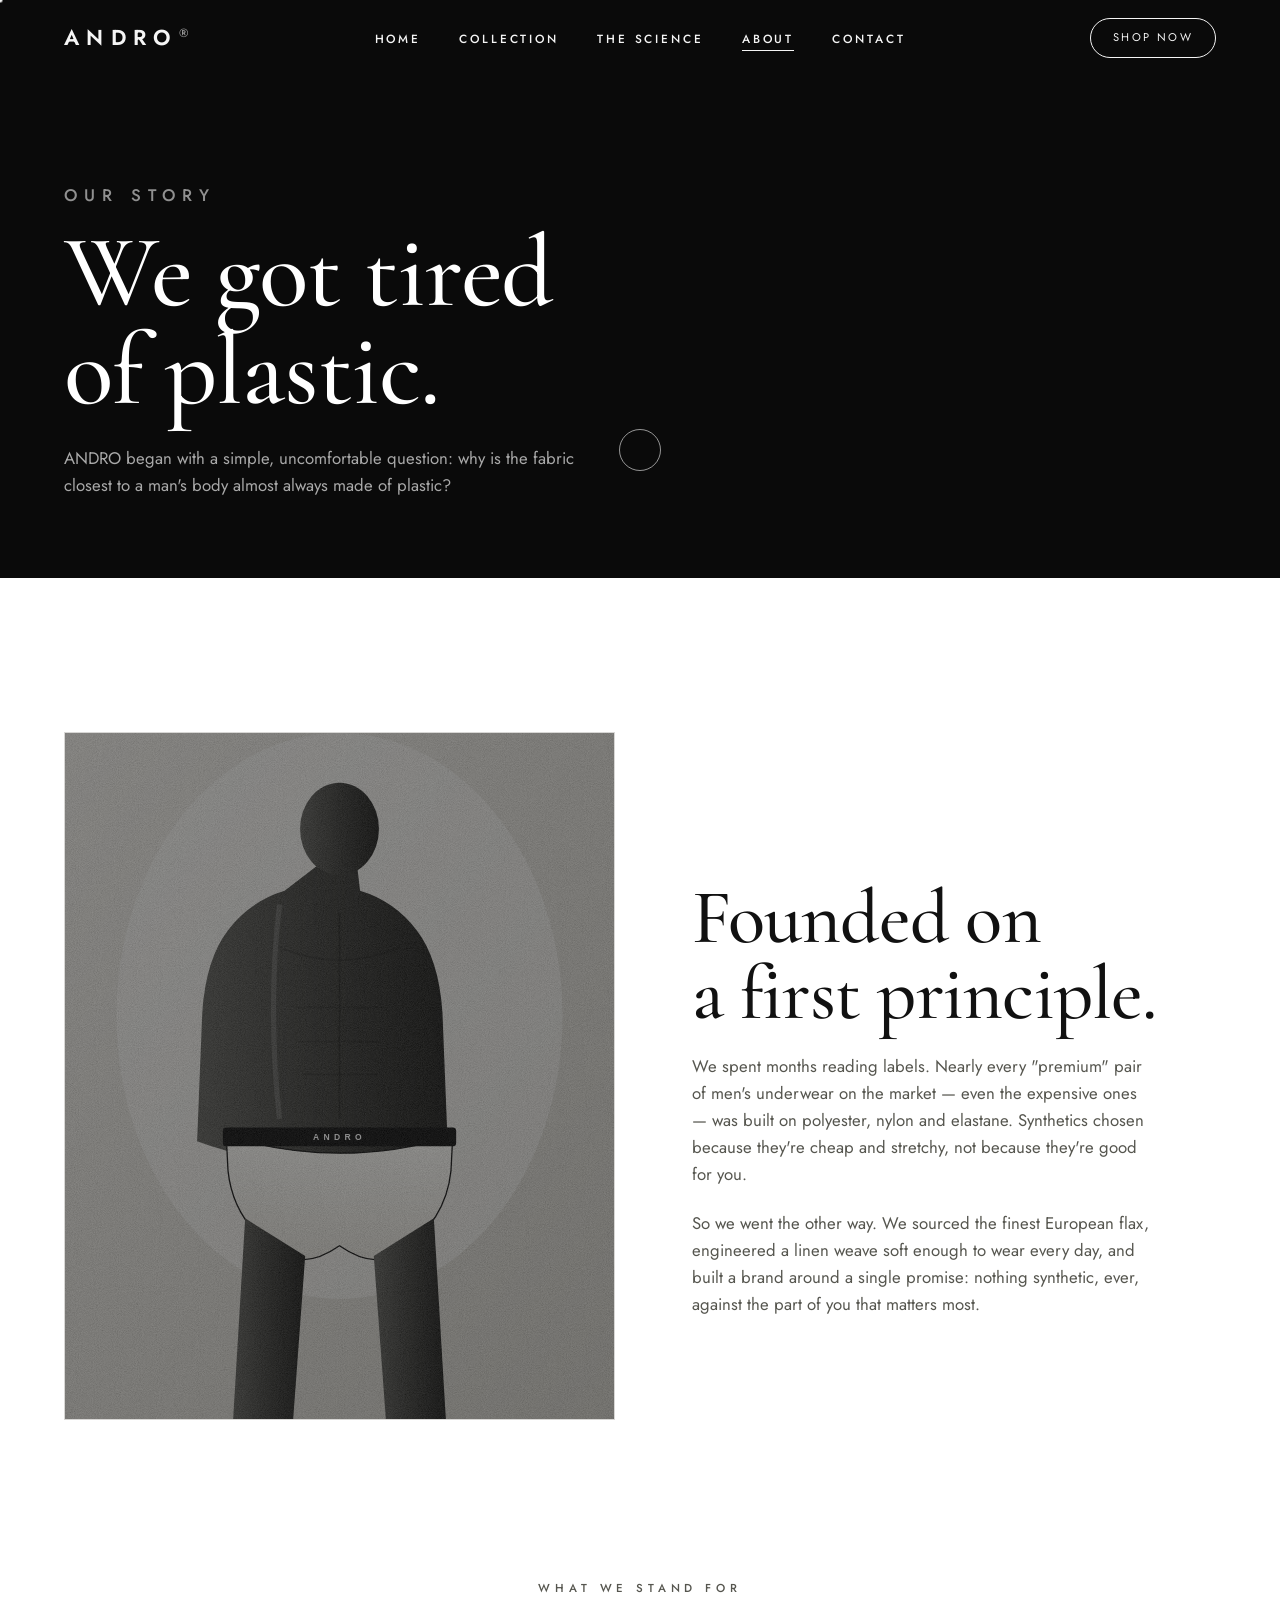
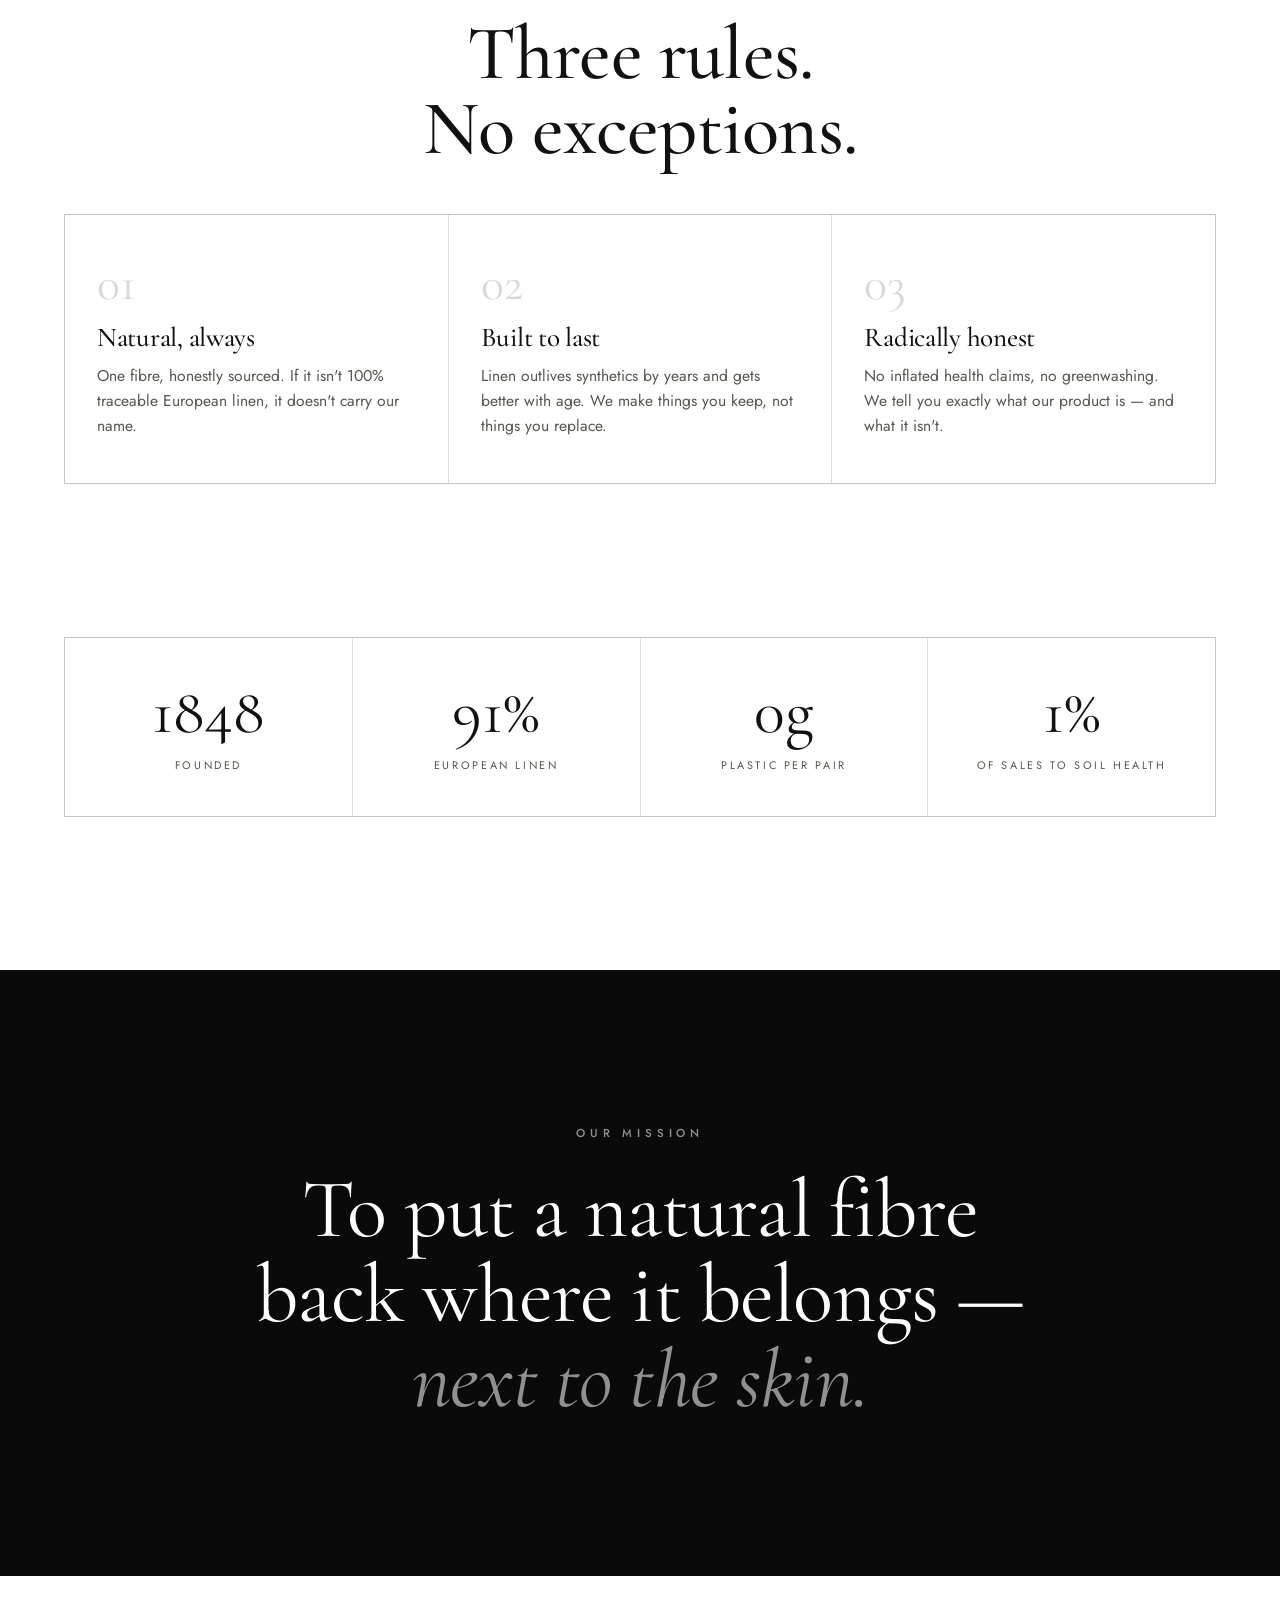
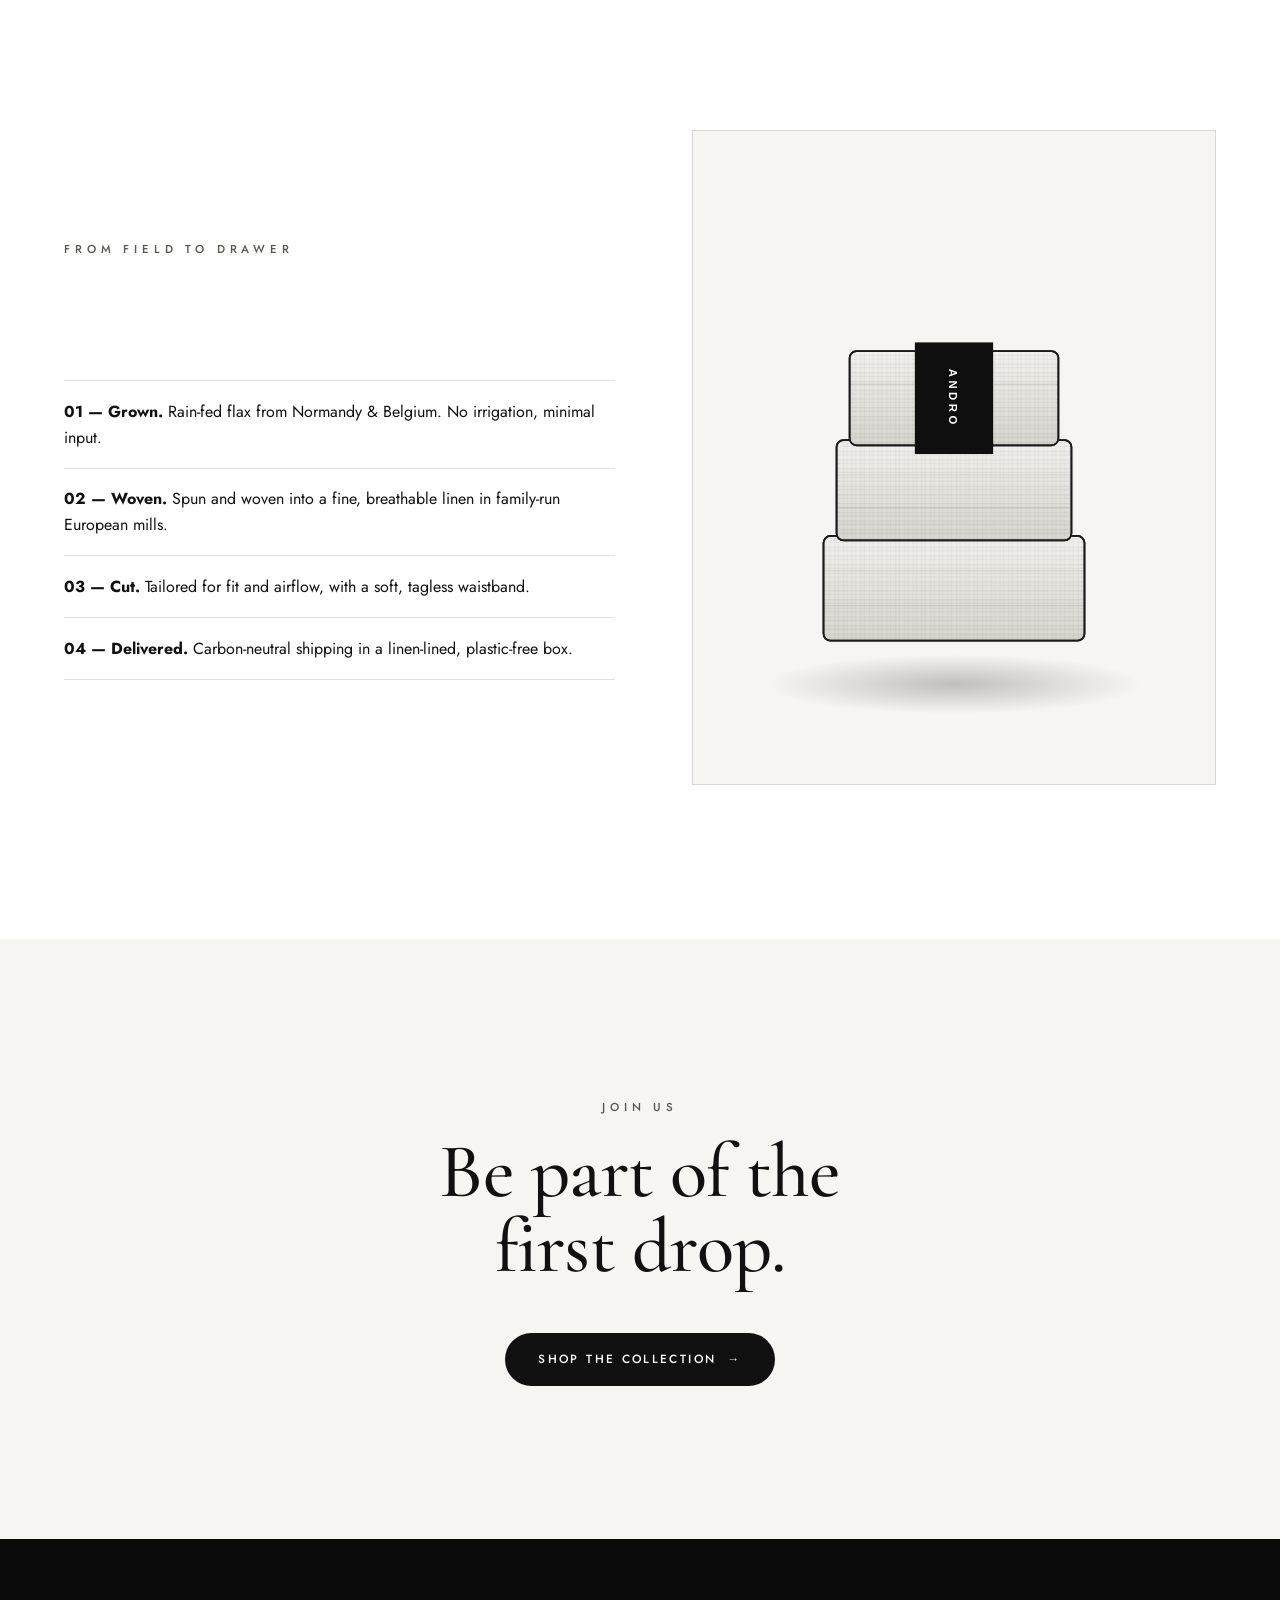
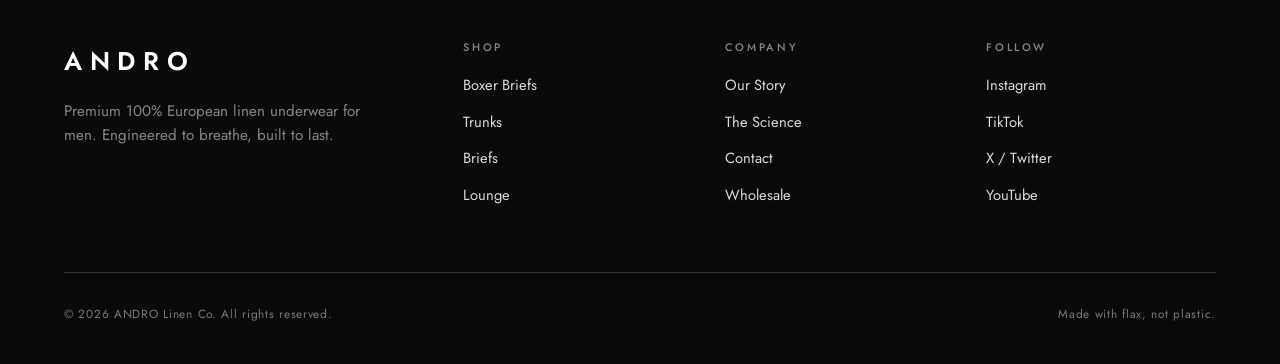
==== about.html @ cb1ed7e5 "Build ANDRO — multipage men's linen underwear brand site Professional black & white brand website (H" ====
<!DOCTYPE html>
<html lang="en">
<head>
<meta charset="UTF-8">
<meta name="viewport" content="width=device-width, initial-scale=1.0">
<title>About — ANDRO Linen</title>
<meta name="description" content="The ANDRO story — why we set out to make the world's best men's linen underwear, and what we stand for.">
<link rel="icon" href="assets/img/favicon.svg" type="image/svg+xml">
<link rel="preconnect" href="https://fonts.googleapis.com">
<link rel="preconnect" href="https://fonts.gstatic.com" crossorigin>
<link href="https://fonts.googleapis.com/css2?family=Cormorant+Garamond:ital,wght@0,400;0,500;0,600;1,400;1,500&family=Jost:wght@300;400;500;600&display=swap" rel="stylesheet">
<link rel="stylesheet" href="assets/css/style.css">
</head>
<body>

<div class="preloader"><div class="preloader__brand">ANDRO</div><div class="preloader__bar"><i></i></div></div>

<header class="nav" id="nav">
  <div class="nav__inner">
    <a href="index.html" class="brand">ANDRO<span>®</span></a>
    <nav><ul class="nav__links">
      <li><a href="index.html">Home</a></li>
      <li><a href="collection.html">Collection</a></li>
      <li><a href="science.html">The Science</a></li>
      <li><a href="about.html" class="active">About</a></li>
      <li><a href="contact.html">Contact</a></li>
    </ul></nav>
    <a href="collection.html" class="nav__cta" data-magnetic><span>Shop Now</span></a>
    <button class="burger" aria-label="Menu"><span></span><span></span><span></span></button>
  </div>
</header>
<div class="mobile-menu"><a href="index.html">Home</a><a href="collection.html">Collection</a><a href="science.html">The Science</a><a href="about.html">About</a><a href="contact.html">Contact</a></div>

<section class="page-hero">
  <div class="page-hero__weave" style="background-image:url(assets/img/weave.svg);background-size:60px"></div>
  <div class="wrap">
    <p class="eyebrow reveal">Our Story</p>
    <h1 class="reveal d1">We got tired<br>of plastic.</h1>
    <p class="reveal d2">ANDRO began with a simple, uncomfortable question: why is the fabric closest to a man's body almost always made of plastic?</p>
  </div>
</section>

<!-- Story split -->
<section class="section">
  <div class="wrap">
    <div class="split">
      <div class="split__media reveal"><img src="assets/img/portrait.svg" alt="ANDRO campaign"></div>
      <div class="split__body">
        <span class="eyebrow reveal">The Beginning</span>
        <h2 class="section-title reveal d1">Founded on<br>a first principle.</h2>
        <p class="reveal d2">We spent months reading labels. Nearly every "premium" pair of men's underwear on the market — even the expensive ones — was built on polyester, nylon and elastane. Synthetics chosen because they're cheap and stretchy, not because they're good for you.</p>
        <p class="reveal d3">So we went the other way. We sourced the finest European flax, engineered a linen weave soft enough to wear every day, and built a brand around a single promise: nothing synthetic, ever, against the part of you that matters most.</p>
      </div>
    </div>
  </div>
</section>

<!-- Values -->
<section class="section" style="padding-top:0">
  <div class="wrap">
    <div class="center" style="margin-bottom:3rem">
      <span class="eyebrow reveal">What We Stand For</span>
      <h2 class="section-title reveal d1" style="margin-top:1rem">Three rules.<br>No exceptions.</h2>
    </div>
    <div class="steps reveal">
      <div class="step"><div class="step__no">01</div><h3>Natural, always</h3><p>One fibre, honestly sourced. If it isn't 100% traceable European linen, it doesn't carry our name.</p></div>
      <div class="step"><div class="step__no">02</div><h3>Built to last</h3><p>Linen outlives synthetics by years and gets better with age. We make things you keep, not things you replace.</p></div>
      <div class="step"><div class="step__no">03</div><h3>Radically honest</h3><p>No inflated health claims, no greenwashing. We tell you exactly what our product is — and what it isn't.</p></div>
    </div>
  </div>
</section>

<!-- Numbers -->
<section class="section" style="padding-top:0">
  <div class="wrap">
    <div class="stats reveal">
      <div class="stat"><div class="stat__num"><span data-count="2026">2026</span></div><div class="stat__label">Founded</div></div>
      <div class="stat"><div class="stat__num"><span data-count="100" data-suffix="%">100%</span></div><div class="stat__label">European Linen</div></div>
      <div class="stat"><div class="stat__num"><span data-count="0" data-suffix="g">0g</span></div><div class="stat__label">Plastic Per Pair</div></div>
      <div class="stat"><div class="stat__num"><span data-count="1" data-suffix="%">1%</span></div><div class="stat__label">Of Sales to Soil Health</div></div>
    </div>
  </div>
</section>

<!-- Mission statement -->
<section class="section statement">
  <div class="wrap center">
    <p class="eyebrow reveal" style="color:rgba(255,255,255,.55)">Our Mission</p>
    <p class="huge reveal d1" style="margin:1.6rem auto 0;text-align:center">To put a natural fibre back where it belongs — <em>next to the skin.</em></p>
  </div>
</section>

<!-- Timeline / process split reverse -->
<section class="section">
  <div class="wrap">
    <div class="split split--reverse">
      <div class="split__media reveal"><img src="assets/img/stack.svg" alt="Folded linen"></div>
      <div class="split__body">
        <span class="eyebrow reveal">From Field to Drawer</span>
        <h2 class="section-title reveal d1">How it's made.</h2>
        <ul class="reveal d2" style="list-style:none;margin-top:1.5rem">
          <li style="padding:1.1rem 0;border-top:1px solid var(--line)"><strong>01 — Grown.</strong> Rain-fed flax from Normandy &amp; Belgium. No irrigation, minimal input.</li>
          <li style="padding:1.1rem 0;border-top:1px solid var(--line)"><strong>02 — Woven.</strong> Spun and woven into a fine, breathable linen in family-run European mills.</li>
          <li style="padding:1.1rem 0;border-top:1px solid var(--line)"><strong>03 — Cut.</strong> Tailored for fit and airflow, with a soft, tagless waistband.</li>
          <li style="padding:1.1rem 0;border-top:1px solid var(--line);border-bottom:1px solid var(--line)"><strong>04 — Delivered.</strong> Carbon-neutral shipping in a linen-lined, plastic-free box.</li>
        </ul>
      </div>
    </div>
  </div>
</section>

<!-- CTA -->
<section class="section cta-band">
  <div class="wrap center">
    <span class="eyebrow reveal">Join Us</span>
    <h2 class="section-title reveal d1" style="margin-top:1rem">Be part of the<br>first drop.</h2>
    <a href="collection.html" class="btn mt-3 reveal d2" style="--bg:var(--ink);--fg:#fff" data-magnetic><span>Shop the Collection</span><span class="arrow">→</span></a>
  </div>
</section>

<footer class="footer">
  <div class="wrap">
    <div class="footer__top">
      <div><div class="footer__brand">ANDRO</div><p class="footer__tag">Premium 100% European linen underwear for men. Engineered to breathe, built to last.</p></div>
      <div><h4>Shop</h4><ul><li><a href="collection.html">Boxer Briefs</a></li><li><a href="collection.html">Trunks</a></li><li><a href="collection.html">Briefs</a></li><li><a href="collection.html">Lounge</a></li></ul></div>
      <div><h4>Company</h4><ul><li><a href="about.html">Our Story</a></li><li><a href="science.html">The Science</a></li><li><a href="contact.html">Contact</a></li><li><a href="contact.html">Wholesale</a></li></ul></div>
      <div><h4>Follow</h4><ul><li><a href="#">Instagram</a></li><li><a href="#">TikTok</a></li><li><a href="#">X / Twitter</a></li><li><a href="#">YouTube</a></li></ul></div>
    </div>
    <div class="footer__bottom"><p>© <span data-year></span> ANDRO Linen Co. All rights reserved.</p><p>Made with flax, not plastic.</p></div>
  </div>
</footer>

<script src="assets/js/main.js"></script>
</body>
</html>
---- assets/css/style.css ----
/* ============================================================
   ANDRO — Linen Co.
   Monochrome design system
   ============================================================ */

/* ---------- Reset ---------- */
*,
*::before,
*::after { box-sizing: border-box; margin: 0; padding: 0; }

:root {
  --black: #0a0a0a;
  --ink: #111111;
  --white: #ffffff;
  --paper: #f6f5f2;
  --grey-100: #eaeaea;
  --grey-200: #d8d8d6;
  --grey-400: #9a9a97;
  --grey-600: #56564f;
  --line: rgba(0,0,0,0.12);
  --line-light: rgba(255,255,255,0.16);

  --font-display: "Cormorant Garamond", "Times New Roman", serif;
  --font-sans: "Jost", "Helvetica Neue", Arial, sans-serif;

  --ease: cubic-bezier(0.16, 1, 0.3, 1);
  --ease-io: cubic-bezier(0.65, 0, 0.35, 1);
  --nav-h: 76px;
}

html { scroll-behavior: smooth; -webkit-font-smoothing: antialiased; }

body {
  font-family: var(--font-sans);
  color: var(--ink);
  background: var(--white);
  line-height: 1.6;
  overflow-x: hidden;
  cursor: none;
}

/* Restore native cursor on touch / no-hover devices */
@media (hover: none), (pointer: coarse) {
  body { cursor: auto; }
  .cursor, .cursor-dot { display: none !important; }
}

img { max-width: 100%; display: block; }
a { color: inherit; text-decoration: none; }
button { font-family: inherit; cursor: none; }
@media (hover: none) { button { cursor: pointer; } }

/* ---------- Type ---------- */
h1, h2, h3, h4 { font-weight: 500; line-height: 1.02; letter-spacing: -0.01em; }
.serif { font-family: var(--font-display); }

.eyebrow {
  font-size: 0.72rem;
  letter-spacing: 0.42em;
  text-transform: uppercase;
  font-weight: 500;
  color: var(--grey-600);
}

.display {
  font-family: var(--font-display);
  font-weight: 500;
  line-height: 0.92;
  letter-spacing: -0.015em;
  font-size: clamp(3rem, 11vw, 11rem);
}

.section-title {
  font-family: var(--font-display);
  font-size: clamp(2.2rem, 6vw, 5rem);
  line-height: 0.98;
}

/* ---------- Layout ---------- */
.wrap { width: min(1320px, 90vw); margin-inline: auto; }
.section { padding: clamp(5rem, 12vw, 11rem) 0; }
.center { text-align: center; }

/* ============================================================
   Custom cursor
   ============================================================ */
.cursor {
  position: fixed; top: 0; left: 0;
  width: 42px; height: 42px;
  border: 1px solid rgba(0,0,0,0.5);
  border-radius: 50%;
  pointer-events: none; z-index: 9999;
  transform: translate(-50%, -50%);
  transition: width .35s var(--ease), height .35s var(--ease),
              background .35s var(--ease), border-color .35s var(--ease), opacity .3s;
  mix-blend-mode: difference;
}
.cursor-dot {
  position: fixed; top: 0; left: 0;
  width: 5px; height: 5px; background: #fff;
  border-radius: 50%; pointer-events: none; z-index: 9999;
  transform: translate(-50%, -50%); mix-blend-mode: difference;
}
.cursor.grow { width: 78px; height: 78px; background: rgba(255,255,255,1); border-color: transparent; }
body.nav-dark .cursor { border-color: rgba(255,255,255,0.6); }

/* ============================================================
   Navigation
   ============================================================ */
.nav {
  position: fixed; top: 0; left: 0; width: 100%; height: var(--nav-h);
  display: flex; align-items: center; z-index: 900;
  transition: background .5s var(--ease), backdrop-filter .5s, box-shadow .5s, color .5s;
  color: var(--white);
  mix-blend-mode: difference;
}
.nav.solid {
  mix-blend-mode: normal;
  background: rgba(255,255,255,0.85);
  backdrop-filter: blur(14px) saturate(160%);
  color: var(--ink);
  box-shadow: 0 1px 0 var(--line);
}
.nav__inner {
  width: min(1320px, 90vw); margin-inline: auto;
  display: flex; align-items: center; justify-content: space-between;
}
.brand { font-family: var(--font-sans); font-weight: 600; font-size: 1.35rem; letter-spacing: 0.34em; }
.brand span { font-size: 0.55em; vertical-align: super; letter-spacing: 0.1em; opacity: 0.6; }
.nav__links { display: flex; gap: clamp(1.5rem, 3vw, 3rem); list-style: none; align-items: center; }
.nav__links a {
  font-size: 0.74rem; letter-spacing: 0.24em; text-transform: uppercase; font-weight: 500;
  position: relative; padding: 4px 0;
}
.nav__links a::after {
  content: ""; position: absolute; left: 0; bottom: 0; height: 1px; width: 0; background: currentColor;
  transition: width .4s var(--ease);
}
.nav__links a:hover::after, .nav__links a.active::after { width: 100%; }
.nav__cta {
  border: 1px solid currentColor; padding: 0.62rem 1.35rem; border-radius: 100px;
  font-size: 0.7rem; letter-spacing: 0.22em; text-transform: uppercase;
  transition: background .4s var(--ease), color .4s var(--ease);
}
.nav__cta:hover { background: currentColor; }
.nav__cta:hover span { color: var(--white); }
.nav.solid .nav__cta:hover span { color: var(--white); }
.nav.solid .nav__cta:hover { background: var(--ink); }
.nav.solid .nav__cta:hover span { mix-blend-mode: normal; }

.burger { display: none; flex-direction: column; gap: 5px; background: none; border: 0; }
.burger span { width: 26px; height: 1.5px; background: currentColor; transition: transform .4s var(--ease), opacity .3s; }

/* Mobile menu overlay */
.mobile-menu {
  position: fixed; inset: 0; background: var(--black); color: var(--white);
  z-index: 800; display: flex; flex-direction: column; justify-content: center; align-items: center;
  gap: 1.4rem; transform: translateY(-100%); transition: transform .7s var(--ease); visibility: hidden;
}
.mobile-menu.open { transform: translateY(0); visibility: visible; }
.mobile-menu a { font-family: var(--font-display); font-size: 2.6rem; }

@media (max-width: 860px) {
  .nav__links, .nav__cta { display: none; }
  .burger { display: flex; }
}

/* ============================================================
   Hero
   ============================================================ */
.hero {
  min-height: 100vh; display: flex; align-items: center; position: relative;
  background: var(--black); color: var(--white); overflow: hidden;
}
.hero__bg {
  position: absolute; inset: 0; z-index: 0; opacity: 0.5;
  background:
    radial-gradient(120% 90% at 78% 20%, rgba(255,255,255,0.10), transparent 60%),
    repeating-linear-gradient(45deg, rgba(255,255,255,0.03) 0 2px, transparent 2px 9px);
}
.hero__weave { position: absolute; inset: 0; z-index: 0; opacity: 0.14; }
.hero__inner { position: relative; z-index: 2; width: min(1320px, 90vw); margin-inline: auto; }
.hero__inner .eyebrow { color: rgba(255,255,255,0.6); }
.hero h1 { margin: 1.1rem 0 1.4rem; }
.hero h1 .line { display: block; overflow: hidden; }
.hero h1 .line > span { display: block; transform: translateY(105%); }
.hero__sub {
  max-width: 46ch; color: rgba(255,255,255,0.72); font-size: 1.05rem; letter-spacing: 0.01em;
  margin-bottom: 2.6rem;
}
.hero__actions { display: flex; gap: 1rem; flex-wrap: wrap; align-items: center; }

.hero__scroll {
  position: absolute; bottom: 2rem; left: 50%; transform: translateX(-50%); z-index: 2;
  font-size: 0.62rem; letter-spacing: 0.3em; text-transform: uppercase; color: rgba(255,255,255,0.6);
  display: flex; flex-direction: column; align-items: center; gap: 0.7rem;
}
.hero__scroll::after { content: ""; width: 1px; height: 44px; background: linear-gradient(rgba(255,255,255,0.7), transparent); animation: scrolldrop 2s infinite; }
@keyframes scrolldrop { 0%{transform:scaleY(0);transform-origin:top} 45%{transform:scaleY(1);transform-origin:top} 55%{transform:scaleY(1);transform-origin:bottom} 100%{transform:scaleY(0);transform-origin:bottom} }

.hero__product {
  position: absolute; right: -2%; top: 50%; transform: translateY(-50%);
  width: min(46vw, 620px); z-index: 1; opacity: 0.95;
}
@media (max-width: 980px){ .hero__product{ opacity: 0.18; right: -12%; } }

/* ---------- Buttons ---------- */
.btn {
  --bg: var(--white); --fg: var(--black);
  display: inline-flex; align-items: center; gap: 0.7rem;
  background: var(--bg); color: var(--fg);
  padding: 1rem 2rem; border-radius: 100px; border: 1px solid transparent;
  font-size: 0.74rem; letter-spacing: 0.2em; text-transform: uppercase; font-weight: 500;
  position: relative; overflow: hidden; transition: color .5s var(--ease);
}
.btn > * { position: relative; z-index: 1; }
.btn::before {
  content: ""; position: absolute; inset: 0; background: var(--black); z-index: 0;
  transform: translateY(101%); transition: transform .55s var(--ease);
}
.btn:hover { color: var(--white); }
.btn:hover::before { transform: translateY(0); }
.btn--ghost { --bg: transparent; --fg: currentColor; border-color: currentColor; }
.btn--ghost::before { background: var(--white); }
.btn--ghost:hover { color: var(--black); }
.btn .arrow { transition: transform .5s var(--ease); }
.btn:hover .arrow { transform: translateX(5px); }

/* ============================================================
   Marquee
   ============================================================ */
.marquee {
  background: var(--black); color: var(--white); padding: 1.4rem 0; overflow: hidden;
  border-top: 1px solid var(--line-light); border-bottom: 1px solid var(--line-light);
}
.marquee__track { display: flex; gap: 3rem; width: max-content; animation: marquee 32s linear infinite; }
.marquee:hover .marquee__track { animation-play-state: paused; }
.marquee__track span {
  font-family: var(--font-display); font-size: 1.7rem; letter-spacing: 0.02em; white-space: nowrap;
  display: inline-flex; align-items: center; gap: 3rem; opacity: 0.9;
}
.marquee__track span::after { content: "✦"; font-size: 0.8rem; opacity: 0.5; }
@keyframes marquee { to { transform: translateX(-50%); } }

/* ============================================================
   Reveal animations
   ============================================================ */
.reveal { opacity: 0; transform: translateY(38px); transition: opacity 1s var(--ease), transform 1s var(--ease); }
.reveal.in { opacity: 1; transform: none; }
.reveal.d1 { transition-delay: .1s; }
.reveal.d2 { transition-delay: .2s; }
.reveal.d3 { transition-delay: .3s; }
.reveal.d4 { transition-delay: .4s; }

.line-reveal { overflow: hidden; }
.line-reveal > span { display: block; transform: translateY(105%); transition: transform 1s var(--ease); }
.line-reveal.in > span { transform: none; }

/* ============================================================
   Feature / intro split
   ============================================================ */
.split { display: grid; grid-template-columns: 1.05fr 1fr; gap: clamp(2rem, 6vw, 6rem); align-items: center; }
.split--reverse .split__media { order: 2; }
@media (max-width: 820px){ .split{ grid-template-columns: 1fr; } .split--reverse .split__media{ order: 0; } }
.split__media {
  aspect-ratio: 4/5; background: var(--paper); border: 1px solid var(--line);
  overflow: hidden; position: relative;
}
.split__media img { width: 100%; height: 100%; object-fit: cover; transition: transform 1.4s var(--ease); }
.split__media:hover img { transform: scale(1.05); }
.split__body p { color: var(--grey-600); max-width: 46ch; margin-top: 1.4rem; font-size: 1.05rem; }
.split__body .eyebrow { margin-bottom: 1.4rem; display: inline-block; }

/* ============================================================
   Stat row
   ============================================================ */
.stats { display: grid; grid-template-columns: repeat(4, 1fr); gap: 1px; background: var(--line); border: 1px solid var(--line); }
@media (max-width: 720px){ .stats{ grid-template-columns: repeat(2,1fr); } }
.stat { background: var(--white); padding: 2.6rem 1.6rem; text-align: center; }
.stat__num { font-family: var(--font-display); font-size: clamp(2.6rem, 5vw, 4rem); line-height: 1; }
.stat__label { font-size: 0.68rem; letter-spacing: 0.24em; text-transform: uppercase; color: var(--grey-600); margin-top: 0.8rem; }

/* ============================================================
   Product grid
   ============================================================ */
.grid-products { display: grid; grid-template-columns: repeat(3, 1fr); gap: clamp(1rem, 2.5vw, 2rem); }
@media (max-width: 900px){ .grid-products{ grid-template-columns: repeat(2,1fr); } }
@media (max-width: 560px){ .grid-products{ grid-template-columns: 1fr; } }

.product { position: relative; }
.product__media {
  aspect-ratio: 3/4; background: var(--paper); border: 1px solid var(--line);
  overflow: hidden; position: relative; display: flex; align-items: center; justify-content: center;
}
.product__media img { width: 82%; height: auto; transition: transform 1s var(--ease); }
.product:hover .product__media img { transform: scale(1.06) translateY(-4px); }
.product__tag {
  position: absolute; top: 1rem; left: 1rem; z-index: 2;
  font-size: 0.6rem; letter-spacing: 0.22em; text-transform: uppercase;
  background: var(--black); color: var(--white); padding: 0.35rem 0.7rem; border-radius: 100px;
}
.product__quick {
  position: absolute; left: 1rem; right: 1rem; bottom: 1rem; z-index: 2;
  background: var(--black); color: var(--white); text-align: center;
  padding: 0.9rem; font-size: 0.68rem; letter-spacing: 0.22em; text-transform: uppercase;
  transform: translateY(130%); transition: transform .5s var(--ease); border-radius: 4px;
}
.product:hover .product__quick { transform: translateY(0); }
.product__meta { display: flex; justify-content: space-between; align-items: baseline; margin-top: 1.1rem; }
.product__name { font-size: 1.02rem; font-weight: 500; }
.product__fabric { font-size: 0.72rem; letter-spacing: 0.14em; text-transform: uppercase; color: var(--grey-600); margin-top: 0.15rem; }
.product__price { font-family: var(--font-display); font-size: 1.35rem; }

/* ============================================================
   Compare table
   ============================================================ */
.compare { border: 1px solid var(--line); }
.compare__row { display: grid; grid-template-columns: 1.4fr 1fr 1fr; }
.compare__row + .compare__row { border-top: 1px solid var(--line); }
.compare__row > div { padding: 1.3rem 1.6rem; display: flex; align-items: center; gap: 0.6rem; font-size: 0.95rem; }
.compare__row > div + div { border-left: 1px solid var(--line); }
.compare__head { background: var(--black); color: var(--white); }
.compare__head > div { font-size: 0.72rem; letter-spacing: 0.22em; text-transform: uppercase; }
.compare__row .col-us { background: var(--paper); font-weight: 500; }
.mark-yes::before { content: "＋"; font-weight: 700; }
.mark-no::before { content: "－"; opacity: 0.4; }

/* ============================================================
   Big statement
   ============================================================ */
.statement { background: var(--black); color: var(--white); }
.statement .huge {
  font-family: var(--font-display); font-size: clamp(2.2rem, 6.5vw, 6rem); line-height: 1.02; letter-spacing: -0.01em;
  max-width: 20ch;
}
.statement .huge em { font-style: italic; opacity: 0.55; }

/* ============================================================
   Science steps
   ============================================================ */
.steps { display: grid; grid-template-columns: repeat(3,1fr); gap: 1px; background: var(--line); border: 1px solid var(--line); }
@media (max-width: 820px){ .steps{ grid-template-columns: 1fr; } }
.step { background: var(--white); padding: 2.8rem 2rem; }
.step__no { font-family: var(--font-display); font-size: 3rem; line-height: 1; color: var(--grey-200); }
.step h3 { font-family: var(--font-display); font-size: 1.7rem; margin: 1rem 0 0.7rem; }
.step p { color: var(--grey-600); font-size: 0.98rem; }

/* ============================================================
   Testimonials
   ============================================================ */
.quotes { display: grid; grid-template-columns: repeat(3,1fr); gap: clamp(1rem,2.5vw,2rem); }
@media (max-width: 820px){ .quotes{ grid-template-columns: 1fr; } }
.quote { border: 1px solid var(--line); padding: 2.4rem; }
.quote p { font-family: var(--font-display); font-size: 1.5rem; line-height: 1.3; }
.quote__who { margin-top: 1.6rem; font-size: 0.7rem; letter-spacing: 0.2em; text-transform: uppercase; color: var(--grey-600); }
.stars { letter-spacing: 0.2em; margin-bottom: 1rem; }

/* ============================================================
   Newsletter / CTA band
   ============================================================ */
.cta-band { background: var(--paper); text-align: center; }
.cta-band .section-title { max-width: 16ch; margin-inline: auto; }
.field {
  display: flex; max-width: 460px; margin: 2.2rem auto 0; border: 1px solid var(--ink); border-radius: 100px; overflow: hidden;
}
.field input { flex: 1; border: 0; padding: 1rem 1.4rem; font-family: inherit; font-size: 0.9rem; background: transparent; outline: none; }
.field button {
  background: var(--ink); color: var(--white); border: 0; padding: 0 1.8rem;
  font-size: 0.68rem; letter-spacing: 0.2em; text-transform: uppercase;
  transition: background .4s; white-space: nowrap;
}
.field button:hover { background: var(--grey-600); }

/* ============================================================
   Footer
   ============================================================ */
.footer { background: var(--black); color: var(--white); padding: clamp(4rem,8vw,7rem) 0 2.5rem; }
.footer__top { display: grid; grid-template-columns: 1.6fr 1fr 1fr 1fr; gap: 2rem; padding-bottom: 4rem; border-bottom: 1px solid var(--line-light); }
@media (max-width: 820px){ .footer__top{ grid-template-columns: 1fr 1fr; gap: 3rem 2rem; } }
.footer__brand { font-weight: 600; font-size: 1.6rem; letter-spacing: 0.3em; }
.footer__tag { color: rgba(255,255,255,0.5); margin-top: 1rem; max-width: 34ch; font-size: 0.95rem; }
.footer h4 { font-size: 0.68rem; letter-spacing: 0.24em; text-transform: uppercase; color: rgba(255,255,255,0.5); margin-bottom: 1.2rem; }
.footer ul { list-style: none; display: flex; flex-direction: column; gap: 0.7rem; }
.footer ul a { font-size: 0.92rem; color: rgba(255,255,255,0.85); transition: color .3s, padding .3s; }
.footer ul a:hover { color: #fff; padding-left: 6px; }
.footer__bottom { display: flex; justify-content: space-between; align-items: center; padding-top: 2rem; flex-wrap: wrap; gap: 1rem; }
.footer__bottom p { font-size: 0.74rem; letter-spacing: 0.06em; color: rgba(255,255,255,0.45); }

/* ============================================================
   Page hero (interior pages)
   ============================================================ */
.page-hero { background: var(--black); color: var(--white); padding: calc(var(--nav-h) + 5rem) 0 5rem; position: relative; overflow: hidden; }
.page-hero .eyebrow { color: rgba(255,255,255,0.55); }
.page-hero h1 { font-family: var(--font-display); font-size: clamp(2.8rem, 8vw, 7rem); line-height: 0.95; margin-top: 1rem; }
.page-hero p { color: rgba(255,255,255,0.65); max-width: 52ch; margin-top: 1.6rem; font-size: 1.05rem; }
.page-hero__weave { position: absolute; inset: 0; opacity: 0.12; z-index: 0; }
.page-hero .wrap { position: relative; z-index: 2; }

/* ============================================================
   Disclaimer note
   ============================================================ */
.note {
  border-left: 2px solid var(--line); padding: 0.4rem 0 0.4rem 1.4rem;
  color: var(--grey-600); font-size: 0.82rem; max-width: 62ch; line-height: 1.7;
}

/* ============================================================
   Contact
   ============================================================ */
.form-grid { display: grid; grid-template-columns: 1fr 1fr; gap: 1.6rem; }
@media (max-width: 640px){ .form-grid{ grid-template-columns: 1fr; } }
.input-line { position: relative; }
.input-line.full { grid-column: 1 / -1; }
.input-line label { font-size: 0.66rem; letter-spacing: 0.2em; text-transform: uppercase; color: var(--grey-600); display: block; margin-bottom: 0.6rem; }
.input-line input, .input-line textarea, .input-line select {
  width: 100%; border: 0; border-bottom: 1px solid var(--ink); background: transparent;
  padding: 0.6rem 0; font-family: inherit; font-size: 1rem; outline: none; transition: border-color .3s;
}
.input-line input:focus, .input-line textarea:focus { border-color: var(--grey-400); }
.input-line textarea { resize: vertical; min-height: 120px; }

.contact-split { display: grid; grid-template-columns: 1fr 1.3fr; gap: clamp(2rem, 6vw, 6rem); }
@media (max-width: 820px){ .contact-split{ grid-template-columns: 1fr; } }
.contact-info li { list-style: none; padding: 1.4rem 0; border-top: 1px solid var(--line); }
.contact-info li:last-child { border-bottom: 1px solid var(--line); }
.contact-info .k { font-size: 0.66rem; letter-spacing: 0.2em; text-transform: uppercase; color: var(--grey-600); }
.contact-info .v { font-family: var(--font-display); font-size: 1.5rem; margin-top: 0.3rem; }

/* ============================================================
   Preloader
   ============================================================ */
.preloader {
  position: fixed; inset: 0; background: var(--black); z-index: 10000;
  display: flex; align-items: center; justify-content: center; flex-direction: column;
  transition: opacity .8s var(--ease), visibility .8s;
}
.preloader.done { opacity: 0; visibility: hidden; }
.preloader__brand { color: #fff; font-weight: 600; letter-spacing: 0.5em; font-size: 1.4rem; padding-left: 0.5em; }
.preloader__bar { width: 180px; height: 1px; background: rgba(255,255,255,0.2); margin-top: 1.6rem; overflow: hidden; }
.preloader__bar i { display: block; height: 100%; width: 0; background: #fff; animation: load 1.3s var(--ease) forwards; }
@keyframes load { to { width: 100%; } }

/* Utility */
.mt-1{margin-top:1rem}.mt-2{margin-top:2rem}.mt-3{margin-top:3rem}.mt-4{margin-top:4rem}
.mb-1{margin-bottom:1rem}.mb-2{margin-bottom:2rem}
.maxw{max-width:56ch}
@media (prefers-reduced-motion: reduce){
  *{ animation-duration: .001ms !important; transition-duration: .001ms !important; }
  .reveal{ opacity:1; transform:none; }
  .line-reveal > span, .hero h1 .line > span { transform:none; }
}
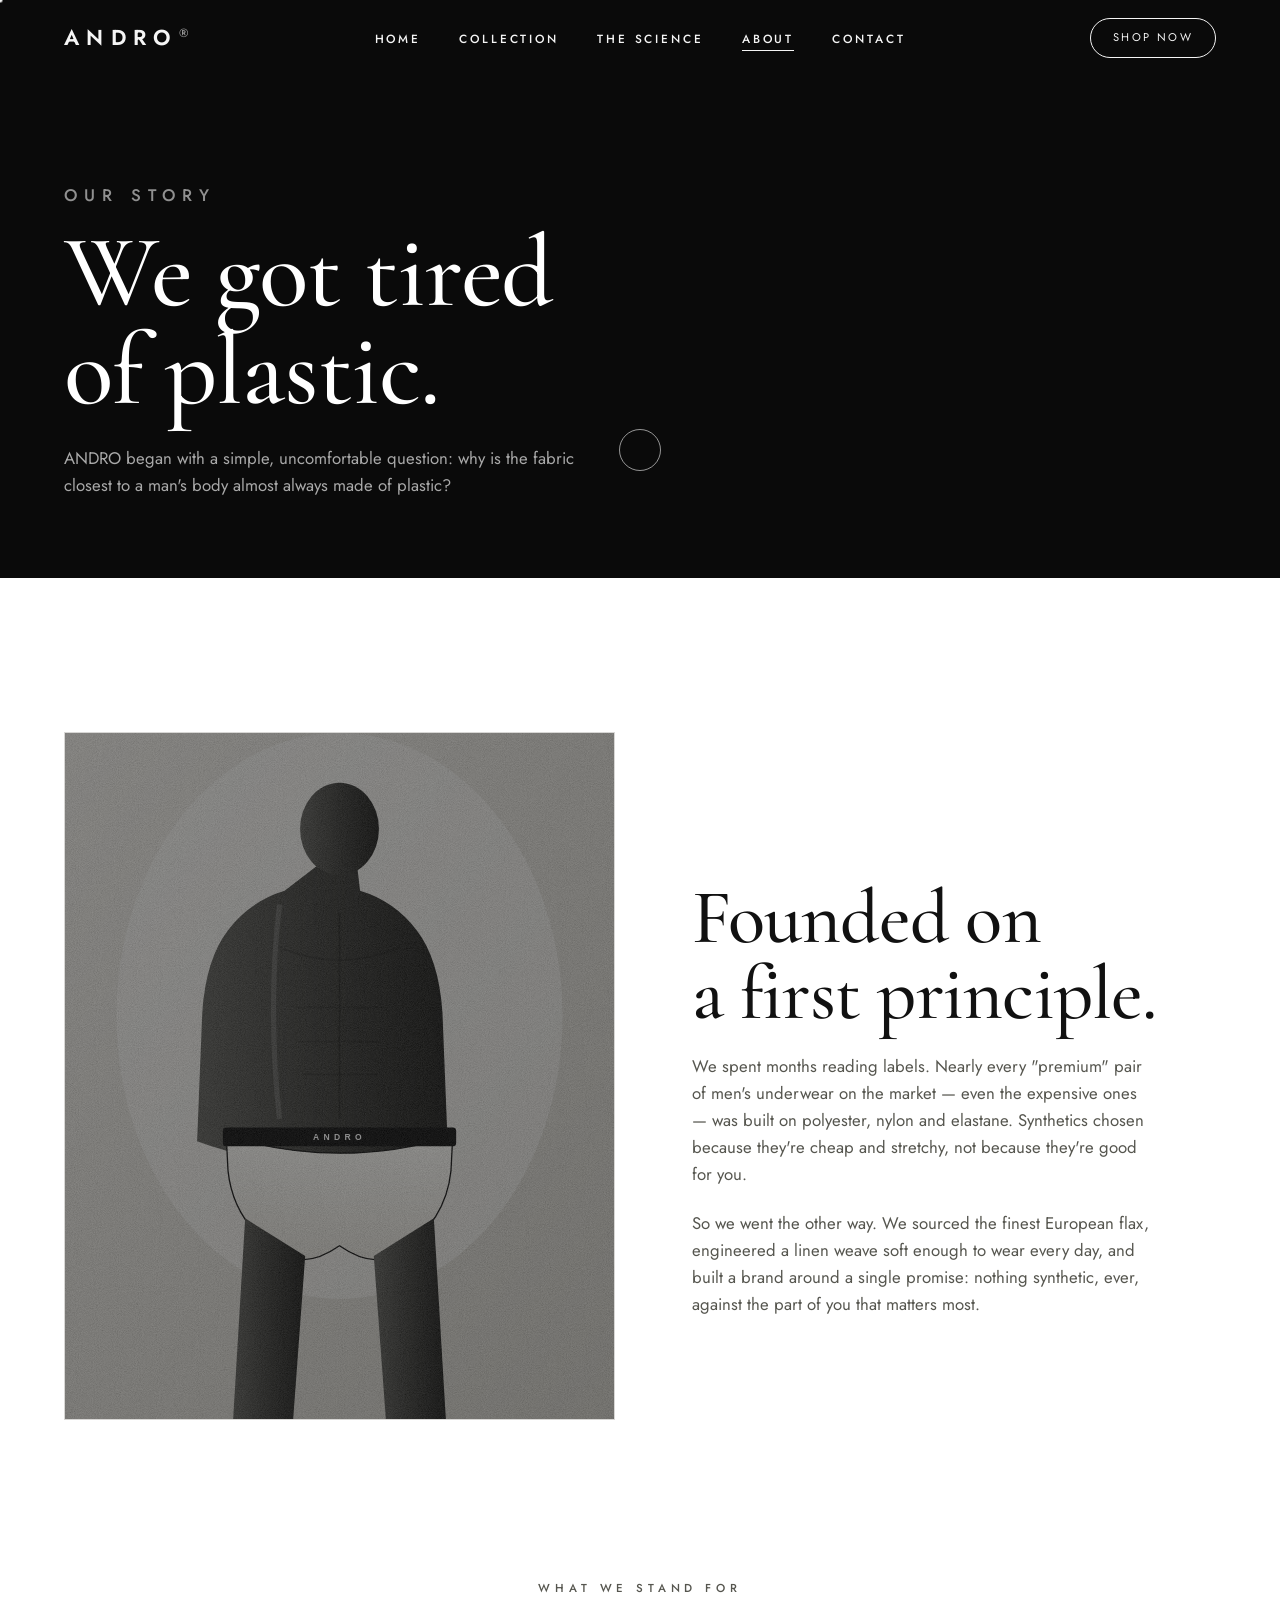
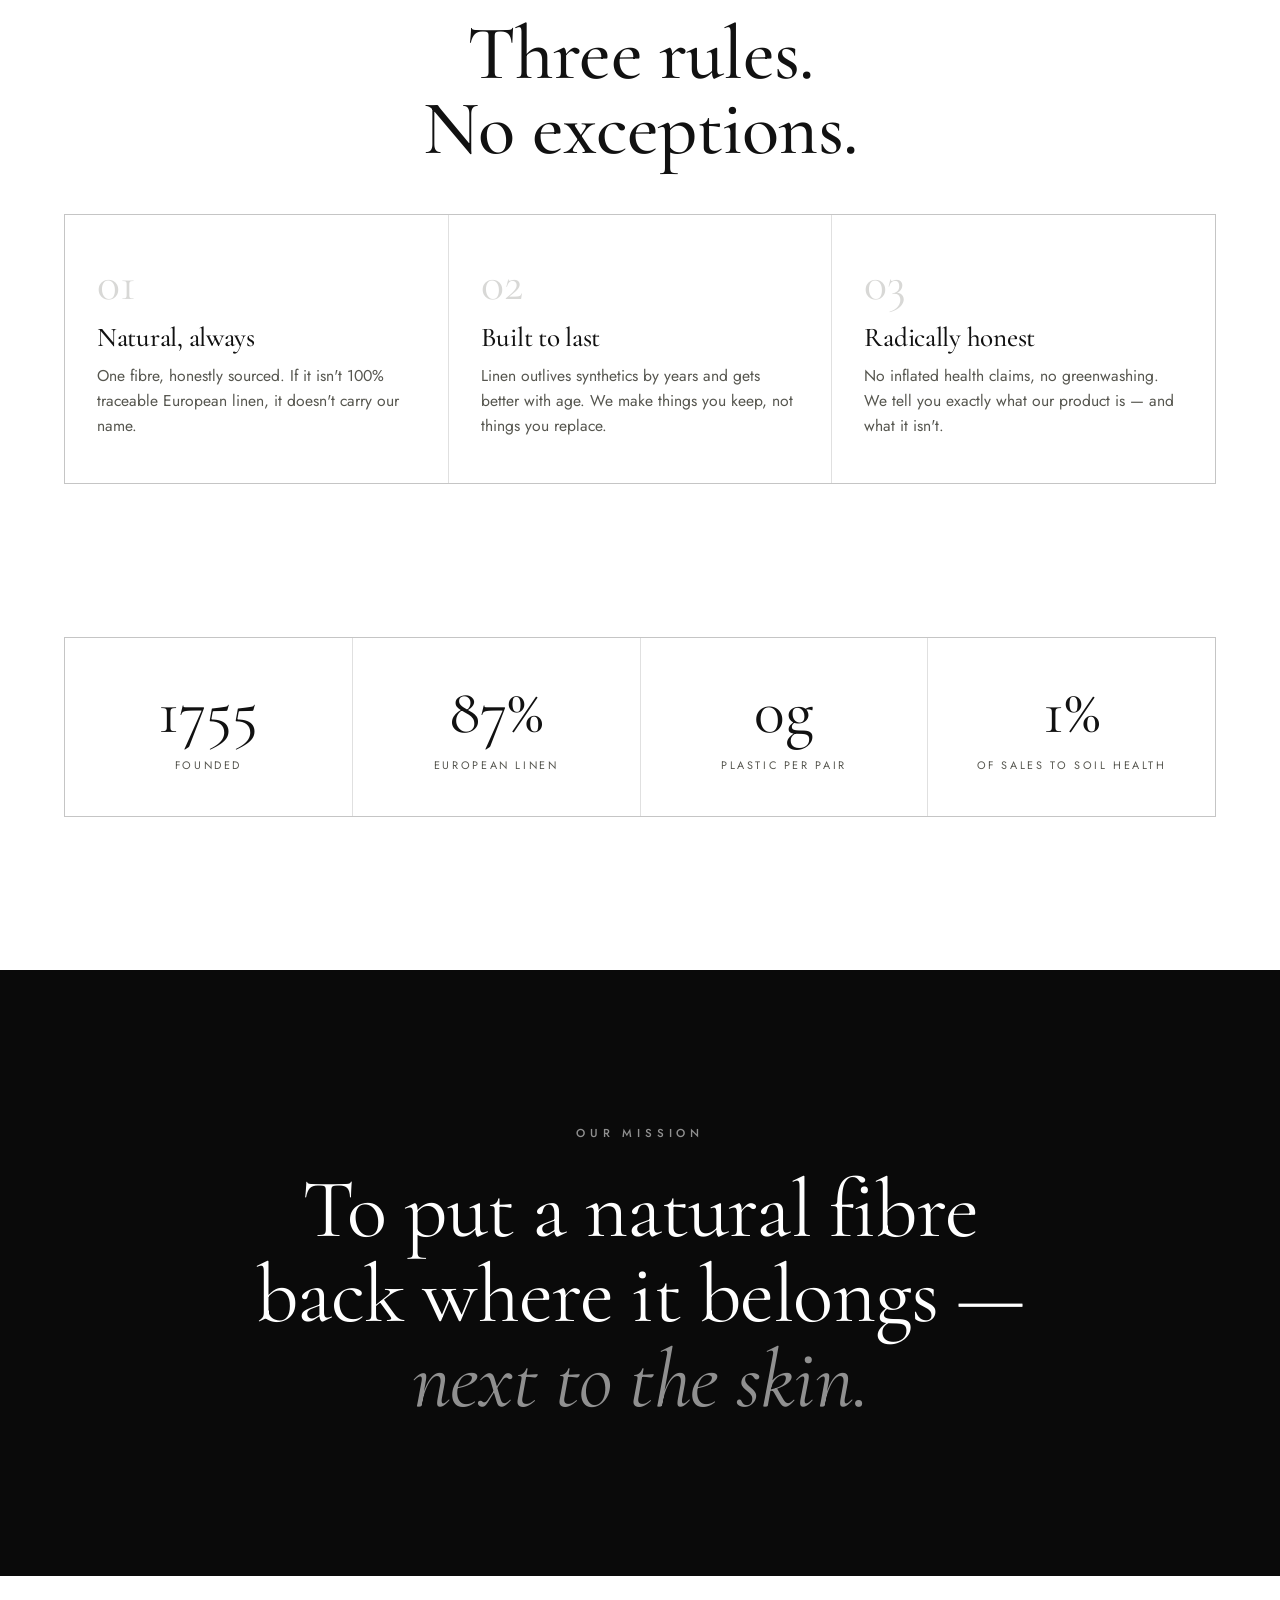
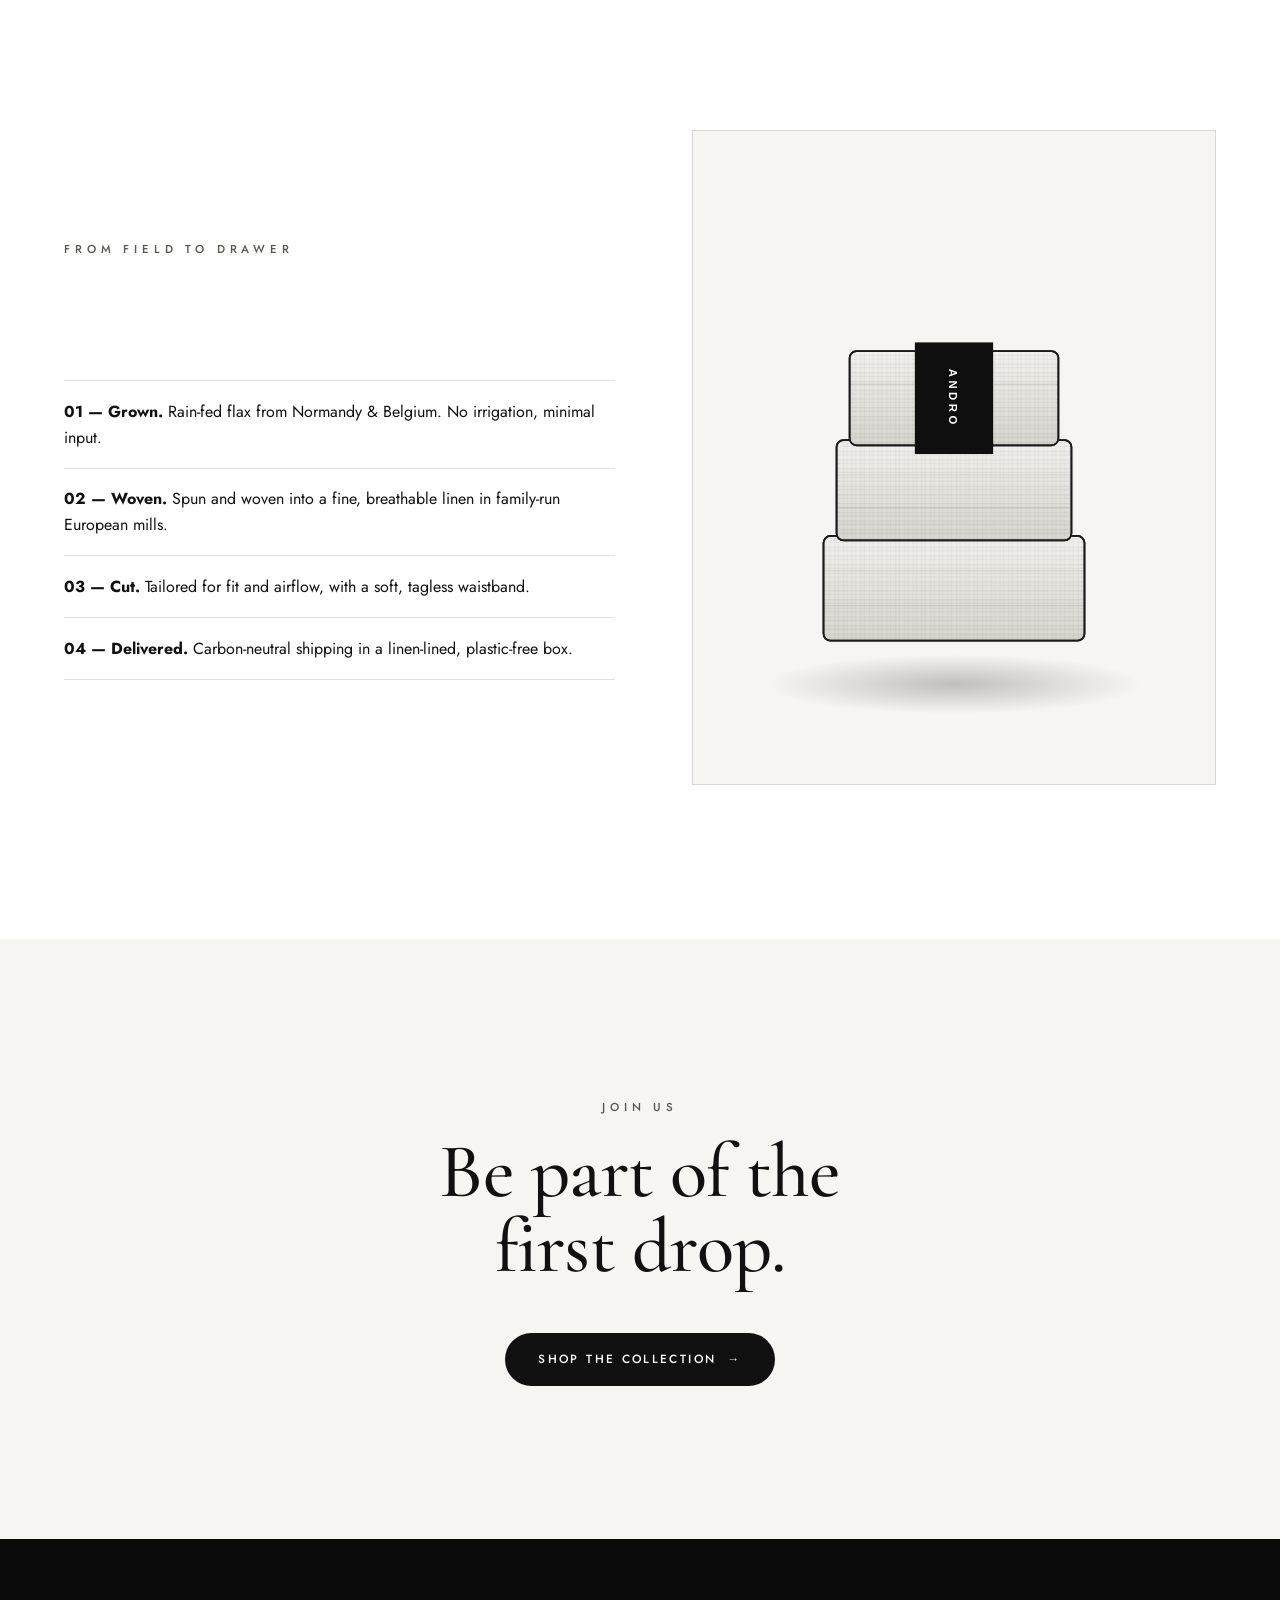
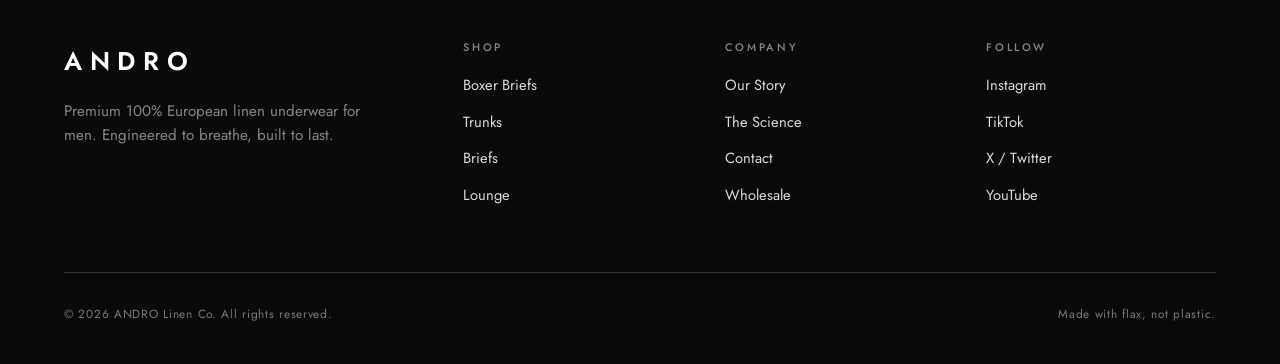
==== commit 88415df9: "Show the intro animation only on first load per session The preloader now plays once per browser ses" ====
--- a/about.html
+++ b/about.html
@@ -9,11 +9,12 @@
 <link rel="preconnect" href="https://fonts.googleapis.com">
 <link rel="preconnect" href="https://fonts.gstatic.com" crossorigin>
 <link href="https://fonts.googleapis.com/css2?family=Cormorant+Garamond:ital,wght@0,400;0,500;0,600;1,400;1,500&family=Jost:wght@300;400;500;600&display=swap" rel="stylesheet">
+<script>try{if(sessionStorage.getItem('andro_intro'))document.documentElement.classList.add('no-intro')}catch(e){}</script>
 <link rel="stylesheet" href="assets/css/style.css">
 </head>
 <body>
 
-<div class="preloader"><div class="preloader__brand">ANDRO</div><div class="preloader__bar"><i></i></div></div>
+<div class="preloader"><div class="preloader__brand">ANDRO</div><div class="preloader__bar"><i></i></div><div class="preloader__count">0<sup>%</sup></div></div>
 
 <header class="nav" id="nav">
   <div class="nav__inner">
--- a/assets/css/style.css
+++ b/assets/css/style.css
@@ -429,15 +429,37 @@
 /* ============================================================
    Preloader
    ============================================================ */
+/* Skips instantly on later pages in the same session — no flash */
+.no-intro .preloader { display: none !important; }
+
 .preloader {
   position: fixed; inset: 0; background: var(--black); z-index: 10000;
   display: flex; align-items: center; justify-content: center; flex-direction: column;
-  transition: opacity .8s var(--ease), visibility .8s;
-}
-.preloader.done { opacity: 0; visibility: hidden; }
-.preloader__brand { color: #fff; font-weight: 600; letter-spacing: 0.5em; font-size: 1.4rem; padding-left: 0.5em; }
-.preloader__bar { width: 180px; height: 1px; background: rgba(255,255,255,0.2); margin-top: 1.6rem; overflow: hidden; }
-.preloader__bar i { display: block; height: 100%; width: 0; background: #fff; animation: load 1.3s var(--ease) forwards; }
+  transition: transform 1s var(--ease-io);
+  overflow: hidden;
+}
+.preloader.done { transform: translateY(-101%); }
+.preloader__brand {
+  color: #fff; font-weight: 600; letter-spacing: 0.5em; font-size: clamp(1.6rem, 5vw, 2.6rem);
+  padding-left: 0.5em; position: relative;
+  opacity: 0; transform: translateY(18px);
+  animation: introBrand 1s var(--ease) .1s forwards;
+}
+.preloader__brand::after {
+  content: ""; position: absolute; left: 0; bottom: -14px; height: 1px; width: 100%;
+  background: linear-gradient(90deg, transparent, #fff, transparent);
+  transform: scaleX(0); transform-origin: left;
+  animation: introSweep 1.2s var(--ease) .35s forwards;
+}
+.preloader__bar { width: min(220px, 46vw); height: 2px; background: rgba(255,255,255,0.16); margin-top: 2.6rem; overflow: hidden; }
+.preloader__bar i { display: block; height: 100%; width: 0; background: #fff; animation: load 1.45s var(--ease) forwards; }
+.preloader__count {
+  position: absolute; bottom: clamp(1.4rem, 4vw, 2.6rem); right: clamp(1.4rem, 5vw, 3.6rem);
+  font-family: var(--font-display); font-size: clamp(2.6rem, 10vw, 7rem); line-height: .8; color: #fff; opacity: .9;
+}
+.preloader__count sup { font-size: .3em; vertical-align: super; opacity: .55; margin-left: .05em; }
+@keyframes introBrand { to { opacity: 1; transform: none; } }
+@keyframes introSweep { to { transform: scaleX(1); } }
 @keyframes load { to { width: 100%; } }
 
 /* Utility */
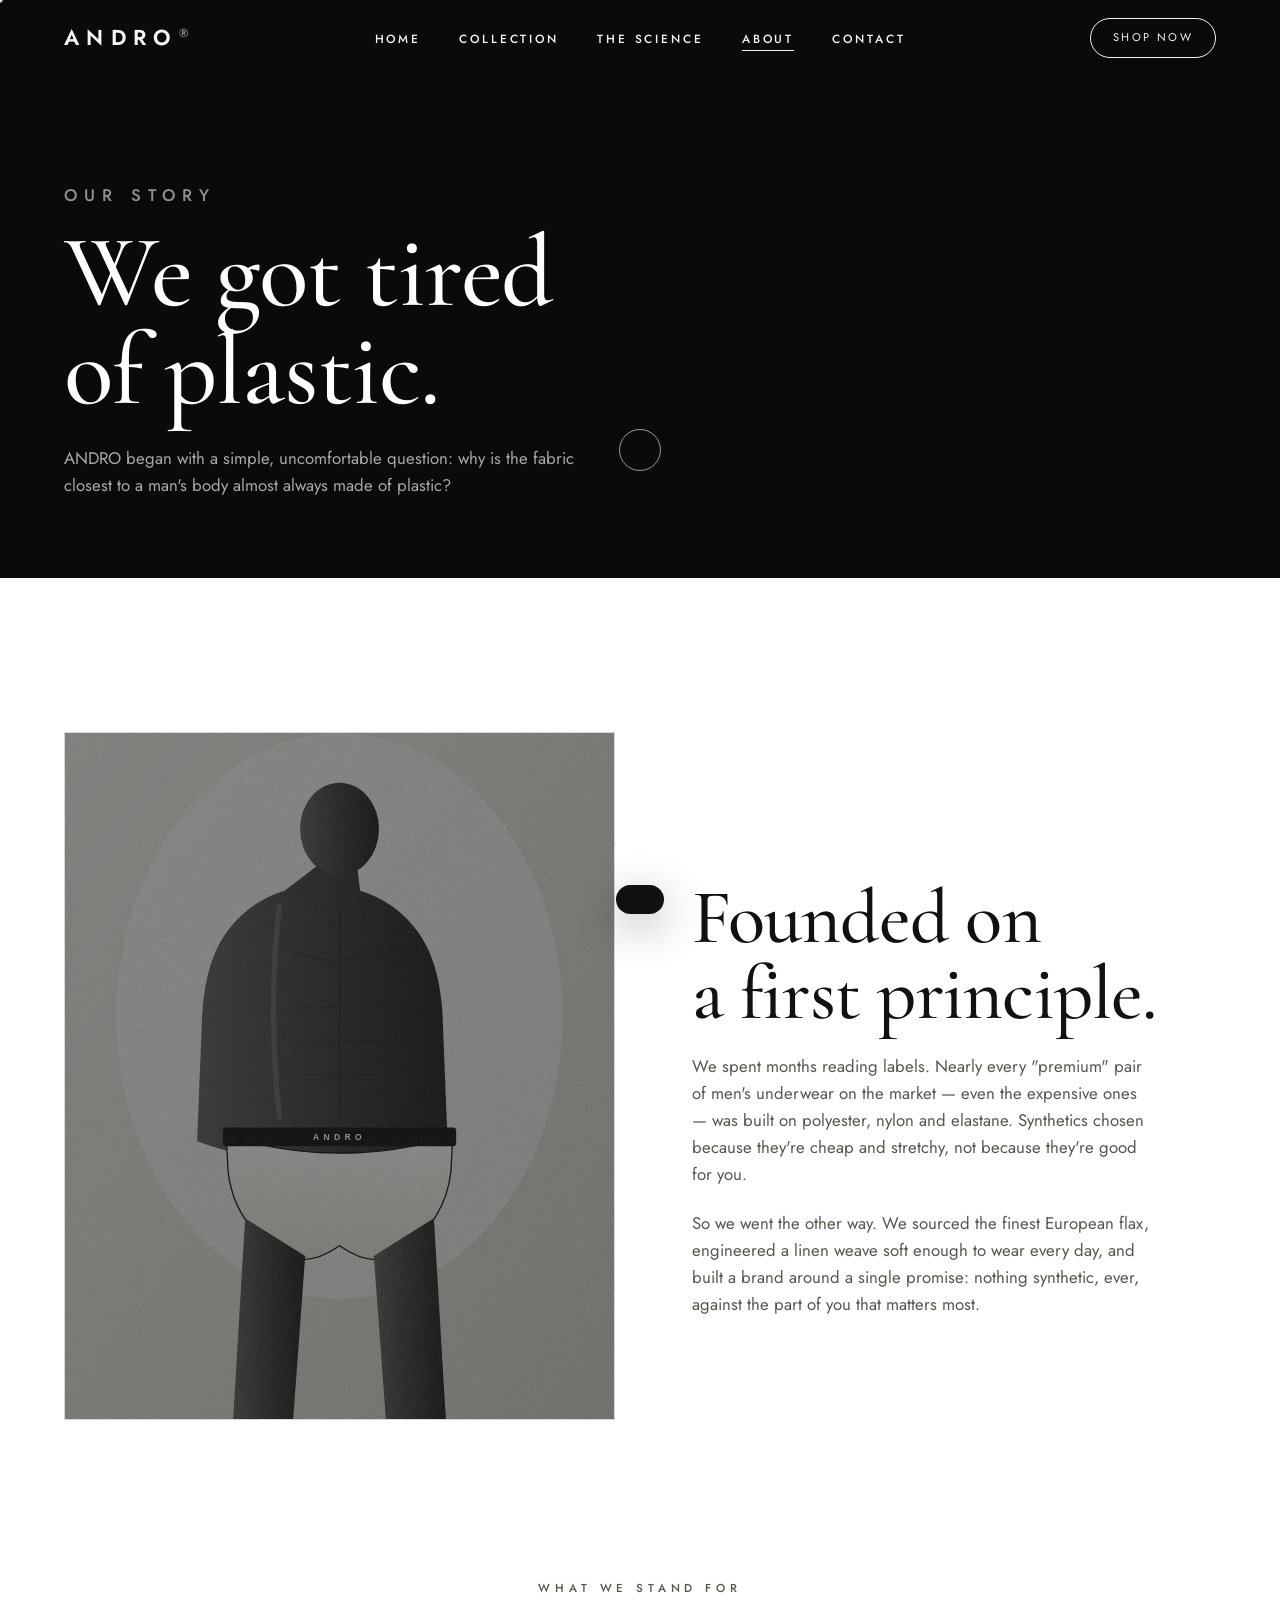
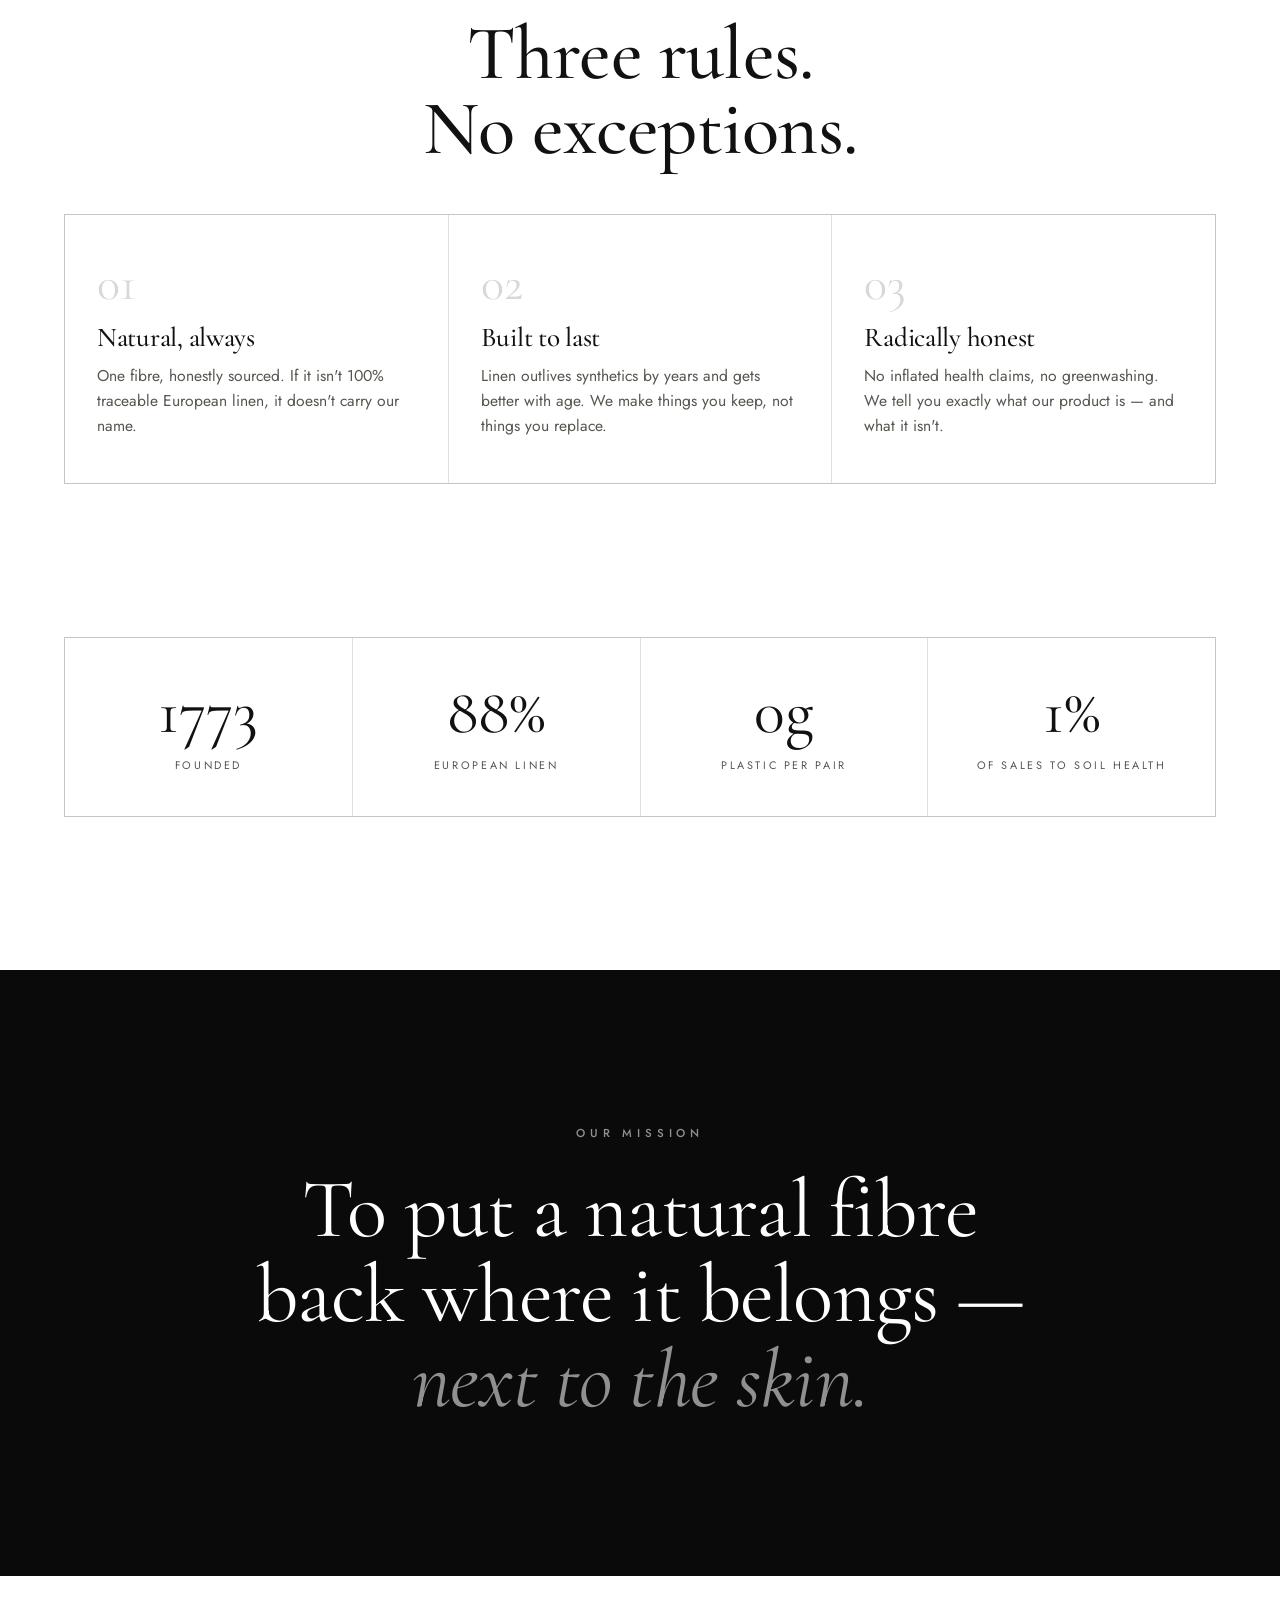
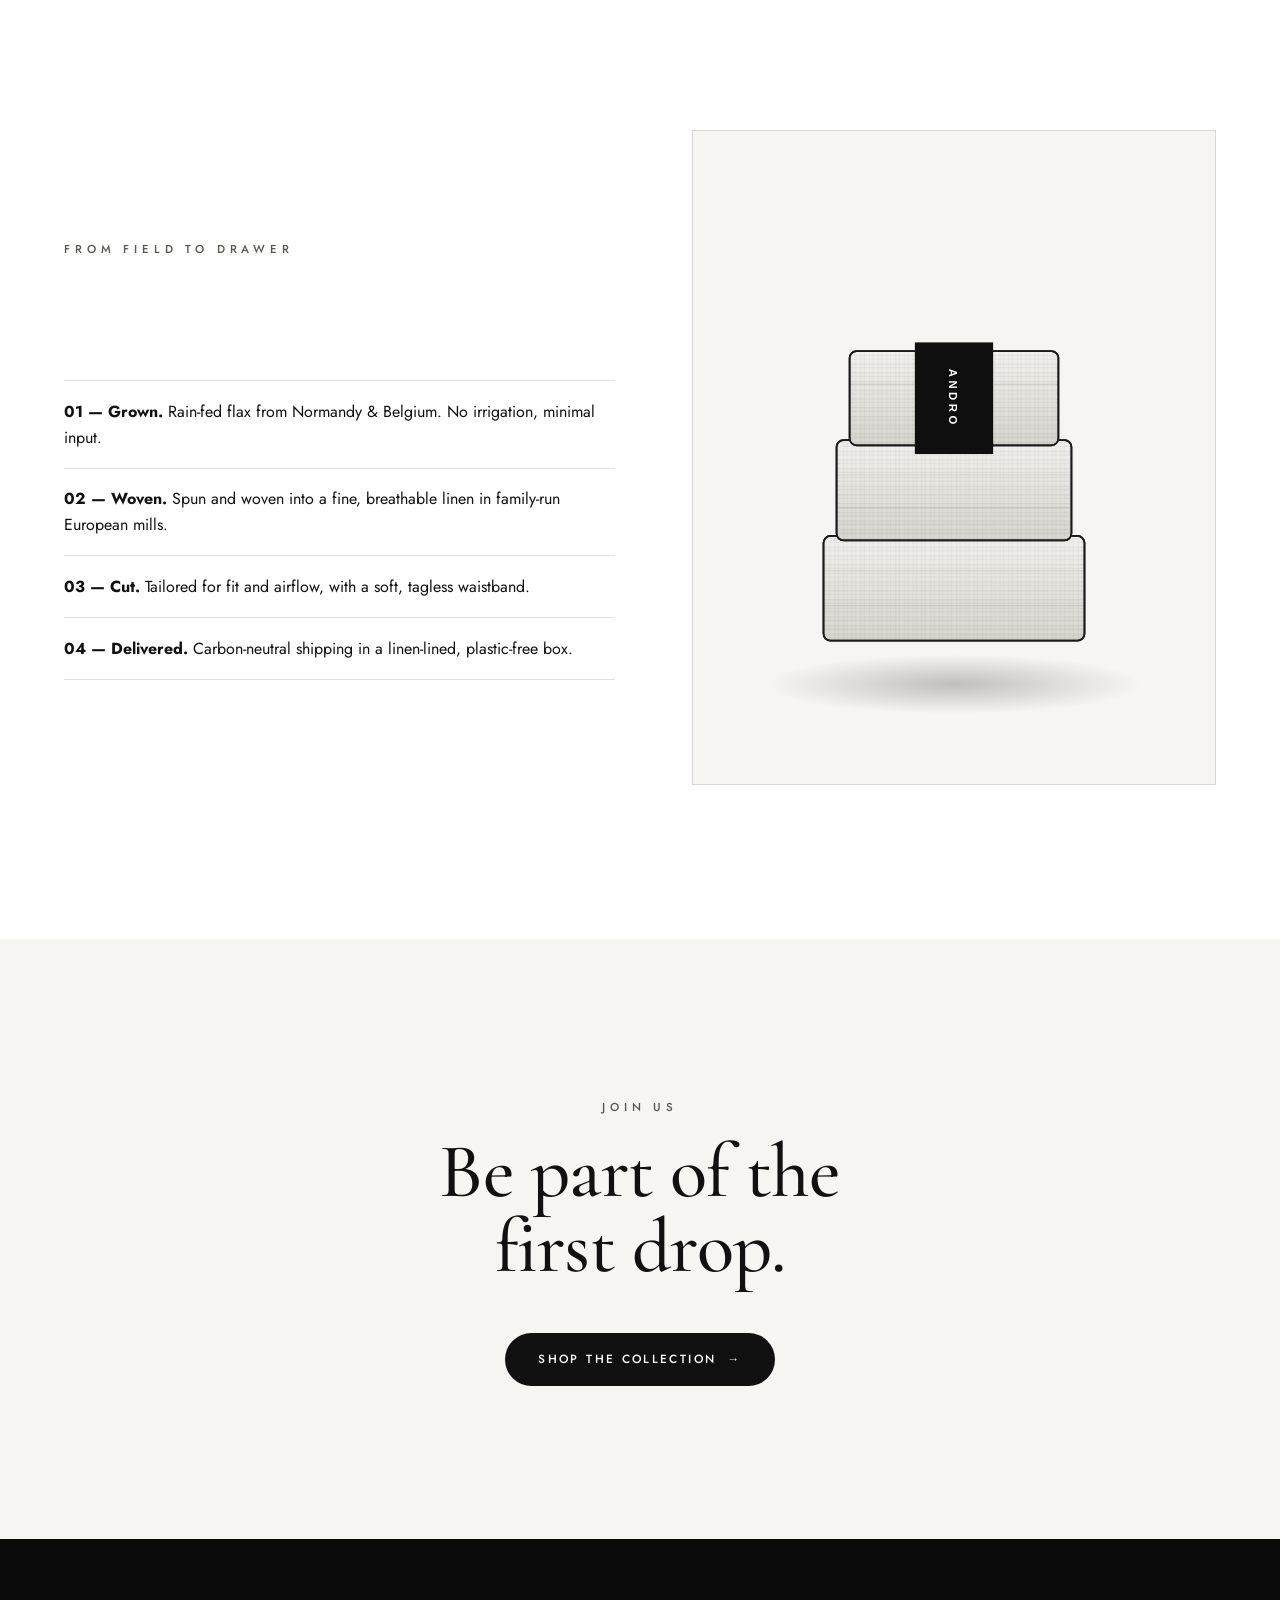
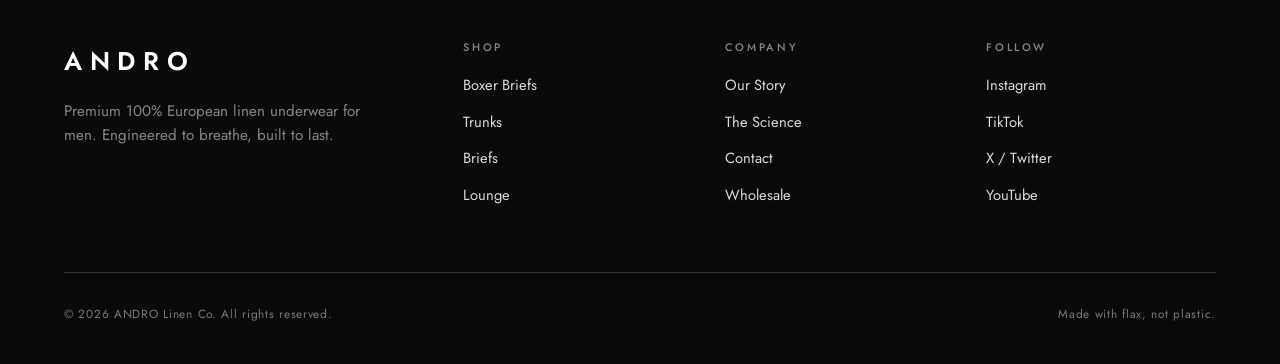
==== commit 058338a6: "Add config-driven storefront with pre-launch waitlist gate Turns the shop into a single-file catalog" ====
--- a/about.html
+++ b/about.html
@@ -132,5 +132,7 @@
 </footer>
 
 <script src="assets/js/main.js"></script>
+<script src="assets/js/products.js"></script>
+<script src="assets/js/store.js"></script>
 </body>
 </html>
--- a/assets/css/style.css
+++ b/assets/css/style.css
@@ -35,7 +35,7 @@
   color: var(--ink);
   background: var(--white);
   line-height: 1.6;
-  overflow-x: hidden;
+  overflow-x: clip; /* contains stray width without breaking position: sticky */
   cursor: none;
 }
 
@@ -163,7 +163,12 @@
 @media (max-width: 860px) {
   .nav__links, .nav__cta { display: none; }
   .burger { display: flex; }
-}
+  .hero__scroll { display: none; } /* avoid overlap with hero buttons on short screens */
+}
+/* Burger → X */
+.burger.open span:nth-child(1) { transform: translateY(6.5px) rotate(45deg); }
+.burger.open span:nth-child(2) { opacity: 0; }
+.burger.open span:nth-child(3) { transform: translateY(-6.5px) rotate(-45deg); }
 
 /* ============================================================
    Hero
@@ -324,6 +329,11 @@
 .compare__row .col-us { background: var(--paper); font-weight: 500; }
 .mark-yes::before { content: "＋"; font-weight: 700; }
 .mark-no::before { content: "－"; opacity: 0.4; }
+@media (max-width: 560px) {
+  .compare__row { grid-template-columns: 1.25fr 1fr 1fr; }
+  .compare__row > div { padding: 0.85rem 0.6rem; font-size: 0.8rem; gap: 0.35rem; }
+  .compare__head > div { font-size: 0.58rem; letter-spacing: 0.1em; }
+}
 
 /* ============================================================
    Big statement
@@ -471,3 +481,103 @@
   .reveal{ opacity:1; transform:none; }
   .line-reveal > span, .hero h1 .line > span { transform:none; }
 }
+
+/* ============================================================
+   STOREFRONT (gate, cart, modals, quick-add, toast)
+   ============================================================ */
+
+/* Filter chips */
+.chip {
+  border: 1px solid var(--line); background: none; color: inherit;
+  padding: .5rem 1.1rem; border-radius: 100px;
+  font-size: .68rem; letter-spacing: .18em; text-transform: uppercase;
+  transition: background .3s, color .3s, border-color .3s;
+}
+.chip--on { background: var(--ink); color: #fff; border-color: var(--ink); }
+
+/* Product action button (Add to Cart / Notify Me) */
+.product__link { display: flex; width: 100%; height: 100%; align-items: center; justify-content: center; }
+.product__action {
+  position: absolute; left: 1rem; right: 1rem; bottom: 1rem; z-index: 2;
+  background: var(--black); color: #fff; border: 0; border-radius: 4px;
+  padding: .9rem; font-size: .68rem; letter-spacing: .22em; text-transform: uppercase;
+  transform: translateY(130%); transition: transform .5s var(--ease);
+}
+.product:hover .product__action { transform: translateY(0); }
+@media (hover: none), (pointer: coarse) { .product__action { transform: none; } }
+
+/* Pre-launch gate */
+.gate {
+  border: 1px solid var(--line); background: var(--black); color: #fff;
+  padding: clamp(2.5rem, 7vw, 5rem) clamp(1.5rem, 5vw, 4rem);
+  text-align: center; position: relative; overflow: hidden; margin-bottom: 3.5rem;
+}
+.gate .eyebrow { color: rgba(255,255,255,.6); }
+.gate__title { font-family: var(--font-display); font-size: clamp(2rem, 5vw, 3.6rem); line-height: 1.02; margin: 1rem auto .8rem; max-width: 18ch; }
+.gate__sub { color: rgba(255,255,255,.65); max-width: 52ch; margin: 0 auto; }
+.gate__form { display: flex; gap: .6rem; max-width: 480px; margin: 2rem auto 0; flex-wrap: wrap; justify-content: center; }
+.gate__form input { flex: 1; min-width: 220px; border: 1px solid rgba(255,255,255,.4); background: transparent; color: #fff; padding: 1rem 1.3rem; font-family: inherit; font-size: .95rem; outline: none; }
+.gate__form input::placeholder { color: rgba(255,255,255,.5); }
+.gate__form button { background: #fff; color: var(--ink); border: 0; padding: 0 1.8rem; font-size: .7rem; letter-spacing: .2em; text-transform: uppercase; white-space: nowrap; transition: background .3s; }
+.gate__form button:hover { background: var(--grey-200); }
+.gate__note { color: rgba(255,255,255,.45); font-size: .78rem; margin-top: 1rem; min-height: 1.1em; }
+
+/* Nav cart button */
+.nav__cart { background: none; border: 0; color: inherit; font-size: .74rem; letter-spacing: .22em; text-transform: uppercase; font-weight: 500; display: inline-flex; align-items: center; }
+.nav__cart-count { margin-left: .2rem; opacity: .7; }
+.nav__cart-count::before { content: "("; }
+.nav__cart-count::after { content: ")"; }
+.nav__cart-count:not(.has) { display: none; }
+
+/* Modal (waitlist + quick-add) */
+.modal { position: fixed; inset: 0; z-index: 9500; display: flex; align-items: center; justify-content: center; visibility: hidden; opacity: 0; transition: opacity .4s, visibility .4s; }
+.modal.open { visibility: visible; opacity: 1; }
+.modal__scrim { position: absolute; inset: 0; background: rgba(0,0,0,.55); backdrop-filter: blur(3px); }
+.modal__box { position: relative; background: #fff; width: min(560px, 92vw); max-height: 90vh; overflow: auto; padding: clamp(1.6rem, 4vw, 2.8rem); transform: translateY(20px) scale(.98); transition: transform .5s var(--ease); }
+.modal.open .modal__box { transform: none; }
+.modal__x { position: absolute; top: .6rem; right: 1rem; background: none; border: 0; font-size: 1.9rem; line-height: 1; color: var(--ink); }
+.modal__title { font-family: var(--font-display); font-size: 2rem; margin: .4rem 0 .6rem; }
+.modal__sub { color: var(--grey-600); }
+.modal__form { display: flex; gap: .6rem; margin-top: 1.4rem; flex-wrap: wrap; }
+.modal__form input { flex: 1; min-width: 200px; border: 1px solid var(--ink); padding: .9rem 1.1rem; font-family: inherit; font-size: .95rem; outline: none; }
+.modal__note { margin-top: .9rem; font-size: .82rem; color: var(--grey-600); min-height: 1.2em; }
+
+/* Quick-add */
+.qa { display: grid; grid-template-columns: 1fr 1.2fr; gap: 1.6rem; }
+@media (max-width: 560px) { .qa { grid-template-columns: 1fr; } }
+.qa__media { background: var(--paper); border: 1px solid var(--line); display: flex; align-items: center; justify-content: center; padding: 1rem; aspect-ratio: 3/4; }
+.qa__media img { width: 80%; }
+.qa__name { font-family: var(--font-display); font-size: 2rem; margin: .2rem 0; }
+.qa__price { font-family: var(--font-display); font-size: 1.5rem; margin-bottom: .8rem; }
+.qa__desc { color: var(--grey-600); font-size: .92rem; }
+.qa__label { font-size: .66rem; letter-spacing: .2em; text-transform: uppercase; color: var(--grey-600); margin: 1.2rem 0 .6rem; }
+.qa__sizes { display: flex; gap: .5rem; flex-wrap: wrap; margin-bottom: 1.4rem; }
+.qa__size { min-width: 48px; padding: .6rem .5rem; border: 1px solid var(--line); background: #fff; font-size: .8rem; transition: background .25s, color .25s; }
+.qa__size.on { background: var(--ink); color: #fff; border-color: var(--ink); }
+
+/* Cart drawer */
+.cart { position: fixed; inset: 0; z-index: 9600; visibility: hidden; transition: visibility .5s; }
+.cart.open { visibility: visible; }
+.cart__scrim { position: absolute; inset: 0; background: rgba(0,0,0,.5); opacity: 0; transition: opacity .5s; }
+.cart.open .cart__scrim { opacity: 1; }
+.cart__panel { position: absolute; top: 0; right: 0; height: 100%; width: min(420px, 92vw); background: #fff; display: flex; flex-direction: column; transform: translateX(100%); transition: transform .55s var(--ease); }
+.cart.open .cart__panel { transform: none; }
+.cart__head { display: flex; justify-content: space-between; align-items: center; padding: 1.4rem 1.6rem; border-bottom: 1px solid var(--line); font-size: .72rem; letter-spacing: .24em; text-transform: uppercase; }
+.cart__head .modal__x { position: static; font-size: 1.6rem; }
+.cart__items { flex: 1; overflow: auto; padding: .6rem 1.6rem; }
+.cart__empty { color: var(--grey-600); padding: 2.5rem 0; text-align: center; }
+.cart__foot { border-top: 1px solid var(--line); padding: 1.4rem 1.6rem; }
+.cart__ship { font-size: .78rem; color: var(--grey-600); margin-bottom: .8rem; }
+.cart__sub { display: flex; justify-content: space-between; font-size: 1.05rem; margin-bottom: 1rem; }
+.citem { display: grid; grid-template-columns: 64px 1fr; gap: 1rem; padding: 1rem 0; border-bottom: 1px solid var(--line); }
+.citem__img { background: var(--paper); border: 1px solid var(--line); display: flex; align-items: center; justify-content: center; aspect-ratio: 3/4; }
+.citem__img img { width: 78%; }
+.citem__top { display: flex; justify-content: space-between; gap: .5rem; font-size: .92rem; font-weight: 500; }
+.citem__fab { font-size: .72rem; color: var(--grey-600); margin: .2rem 0 .6rem; }
+.citem__qty { display: flex; align-items: center; gap: .5rem; }
+.citem__qty button { width: 26px; height: 26px; border: 1px solid var(--line); background: #fff; font-size: .9rem; line-height: 1; }
+.citem__rm { width: auto; border: 0; background: none; color: var(--grey-600); text-decoration: underline; margin-left: auto; font-size: .72rem; }
+
+/* Toast */
+.toast { position: fixed; left: 50%; bottom: 2rem; transform: translate(-50%, 160%); background: var(--ink); color: #fff; padding: .9rem 1.5rem; border-radius: 100px; font-size: .78rem; letter-spacing: .05em; z-index: 9700; transition: transform .5s var(--ease); box-shadow: 0 12px 44px rgba(0,0,0,.32); pointer-events: none; }
+.toast.show { transform: translate(-50%, 0); }
